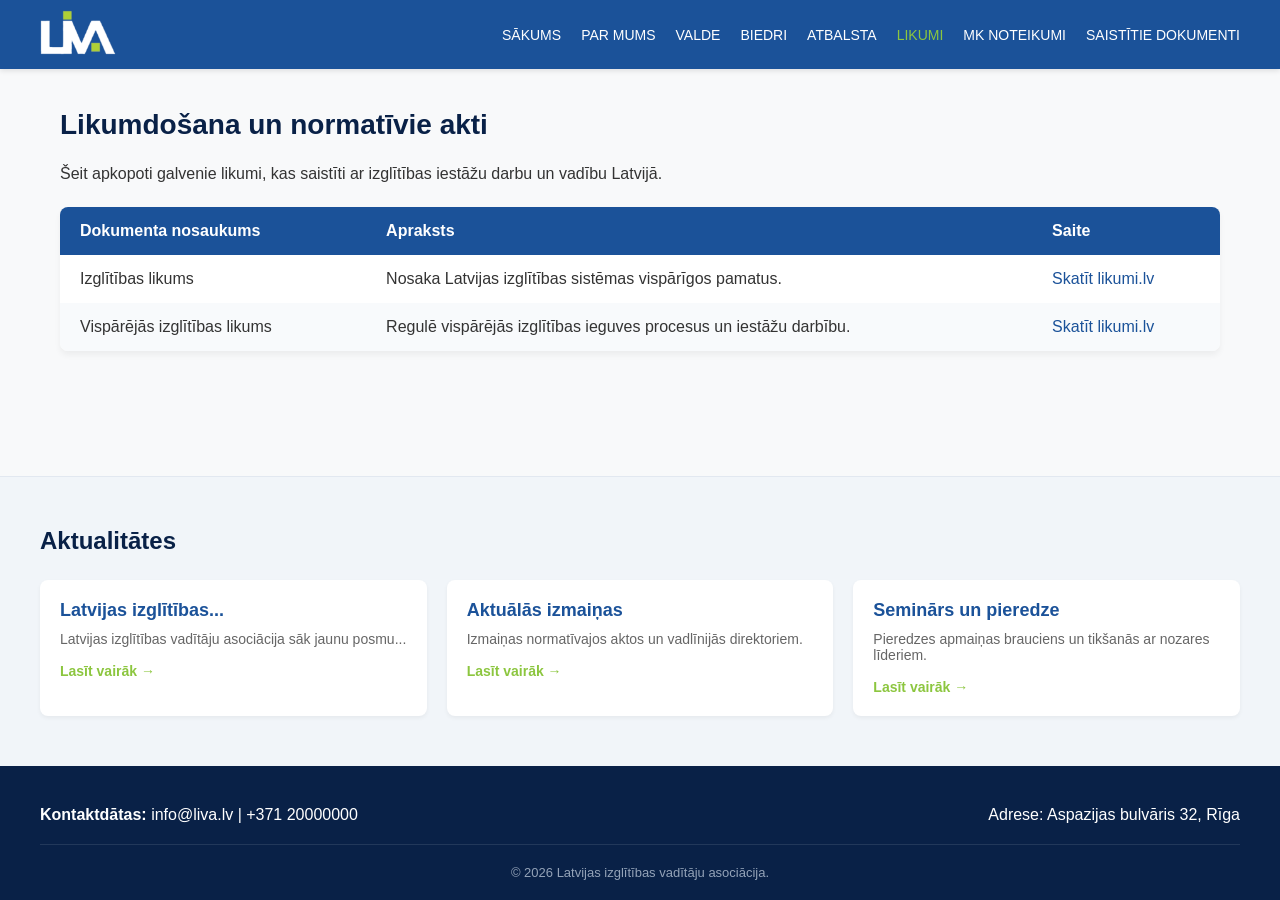
==== likumi.html @ fde02e79 "Add initial HTML structure for likumi page" ====
<!DOCTYPE html>
<html lang="lv">
<head>
    <meta charset="UTF-8">
    <meta name="viewport" content="width=device-width, initial-scale=1.0">
    <title>LIVA - Likumi</title>
    <link rel="stylesheet" href="style.css">
</head>
<body>

    <!-- Header -->
    <header>
        <div class="logo-container">
            <a href="index.html"><img src="logo.png" alt="LIVA Logo"></a>
        </div>
        <nav>
            <ul>
                <li><a href="index.html">SĀKUMS</a></li>
                <li><a href="par-mums.html">PAR MUMS</a></li>
                <li><a href="valde.html">VALDE</a></li>
                <li><a href="biedri.html">BIEDRI</a></li>
                <li><a href="atbalsta.html">ATBALSTA</a></li>
                <li><a href="likumi.html" class="active">LIKUMI</a></li>
                <li><a href="mk-noteikumi.html">MK NOTEIKUMI</a></li>
                <li><a href="saistitie-dokumenti.html">SAISTĪTIE DOKUMENTI</a></li>
            </ul>
        </nav>
    </header>

    <!-- Galvenais saturs -->
    <div class="main-content">
        <div class="page-container">
            <h1>Likumdošana un normatīvie akti</h1>
            <p>Šeit apkopoti galvenie likumi, kas saistīti ar izglītības iestāžu darbu un vadību Latvijā.</p>

            <table class="content-table">
                <thead>
                    <tr>
                        <th>Dokumenta nosaukums</th>
                        <th>Apraksts</th>
                        <th>Saite</th>
                    </tr>
                </thead>
                <tbody>
                    <tr>
                        <td>Izglītības likums</td>
                        <td>Nosaka Latvijas izglītības sistēmas vispārīgos pamatus.</td>
                        <td><a href="https://likumi.lv" target="_blank">Skatīt likumi.lv</a></td>
                    </tr>
                    <tr>
                        <td>Vispārējās izglītības likums</td>
                        <td>Regulē vispārējās izglītības ieguves procesus un iestāžu darbību.</td>
                        <td><a href="https://likumi.lv" target="_blank">Skatīt likumi.lv</a></td>
                    </tr>
                </tbody>
            </table>
        </div>
    </div>

    <!-- Aktualitāšu bloks pirms footer -->
    <section class="aktualitates-section">
        <div class="aktualitates-container">
            <h2>Aktualitātes</h2>
            <div class="news-grid">
                <div class="news-card">
                    <h3>Latvijas izglītības...</h3>
                    <p>Latvijas izglītības vadītāju asociācija sāk jaunu posmu...</p>
                    <a href="#">Lasīt vairāk &rarr;</a>
                </div>
                <div class="news-card">
                    <h3>Aktuālās izmaiņas</h3>
                    <p>Izmaiņas normatīvajos aktos un vadlīnijās direktoriem.</p>
                    <a href="#">Lasīt vairāk &rarr;</a>
                </div>
                <div class="news-card">
                    <h3>Seminārs un pieredze</h3>
                    <p>Pieredzes apmaiņas brauciens un tikšanās ar nozares līderiem.</p>
                    <a href="#">Lasīt vairāk &rarr;</a>
                </div>
            </div>
        </div>
    </section>

    <!-- Footer -->
    <footer>
        <div class="footer-content">
            <div>
                <p><strong>Kontaktdātas:</strong> info@liva.lv | +371 20000000</p>
            </div>
            <div>
                <p>Adrese: Aspazijas bulvāris 32, Rīga</p>
            </div>
        </div>
        <div class="footer-bottom">
            &copy; 2026 Latvijas izglītības vadītāju asociācija.
        </div>
    </footer>

</body>
</html>
---- style.css ----
:root {
    --primary-blue: #1B5299;
    --dark-blue: #092147;
    --accent-green: #8CC63F;
    --bg-light: #F8F9FA;
    --text-dark: #333333;
}

* {
    margin: 0;
    padding: 0;
    box-sizing: border-box;
    font-family: 'Inter', 'Roboto', sans-serif;
}

body {
    background-color: var(--bg-light);
    color: var(--text-dark);
    display: flex;
    flex-direction: column;
    min-height: 100vh;
}

/* Header & Navigācija */
header {
    background-color: var(--primary-blue);
    color: white;
    display: flex;
    justify-content: space-between;
    align-items: center;
    padding: 10px 40px;
    box-shadow: 0 2px 5px rgba(0,0,0,0.1);
}

.logo-container img {
    height: 45px;
    width: auto;
}

nav ul {
    list-style: none;
    display: flex;
    gap: 20px;
}

nav ul li a {
    color: white;
    text-decoration: none;
    font-size: 14px;
    font-weight: 500;
    transition: color 0.2s;
}

nav ul li a:hover, nav ul li a.active {
    color: var(--accent-green);
}

/* Galvenais saturs */
.main-content {
    flex: 1;
}

/* Sākumlapas Hero ar gradientu labajā pusē */
.hero-gradient-section {
    display: flex;
    width: 100%;
    min-height: 500px;
}

.hero-image-side {
    flex: 1;
    background: url('33eb46fc-6abe-4745-84d7-ac65a093a720.webp') center/cover no-repeat;
}

.hero-gradient-side {
    flex: 1;
    background: linear-gradient(135deg, #ffffff 0%, #e2e8f0 100%);
    display: flex;
    flex-direction: column;
    justify-content: center;
    padding: 60px;
}

.hero-gradient-side h1 {
    font-size: 36px;
    color: var(--dark-blue);
    margin-bottom: 20px;
    line-height: 1.2;
}

.btn-green {
    display: inline-block;
    background-color: var(--accent-green);
    color: white;
    padding: 12px 25px;
    border-radius: 25px;
    text-decoration: none;
    font-weight: bold;
    width: fit-content;
    box-shadow: 0 4px 10px rgba(140, 198, 63, 0.3);
}

/* Vispārējs satura izkārtojums iekšlapām */
.page-container {
    max-width: 1200px;
    margin: 40px auto;
    padding: 0 20px;
}

.page-container h1 {
    color: var(--dark-blue);
    margin-bottom: 20px;
    font-size: 28px;
}

.page-container p {
    font-size: 16px;
    line-height: 1.6;
    margin-bottom: 15px;
}

/* Tabulas (Likumiem, MK noteikumiem utt.) */
.content-table {
    width: 100%;
    border-collapse: collapse;
    background: white;
    border-radius: 8px;
    overflow: hidden;
    box-shadow: 0 4px 6px rgba(0,0,0,0.05);
    margin-top: 20px;
}

.content-table th, .content-table td {
    padding: 15px 20px;
    text-align: left;
}

.content-table th {
    background-color: var(--primary-blue);
    color: white;
    font-weight: 600;
}

.content-table tr:nth-child(even) {
    background-color: #f8fafc;
}

.content-table tr:hover {
    background-color: #f1f5f9;
}

.content-table a {
    color: var(--primary-blue);
    text-decoration: none;
    font-weight: 500;
}

.content-table a:hover {
    text-decoration: underline;
}

/* Aktualitāšu bloks (virs footer) */
.aktualitates-section {
    background-color: #f1f5f9;
    padding: 50px 20px;
    border-top: 1px solid #e2e8f0;
}

.aktualitates-container {
    max-width: 1200px;
    margin: 0 auto;
}

.aktualitates-container h2 {
    color: var(--dark-blue);
    margin-bottom: 25px;
    font-size: 24px;
}

.news-grid {
    display: grid;
    grid-template-columns: repeat(auto-fit, minmax(260px, 1fr));
    gap: 20px;
}

.news-card {
    background: white;
    padding: 20px;
    border-radius: 8px;
    box-shadow: 0 2px 4px rgba(0,0,0,0.05);
}

.news-card h3 {
    font-size: 18px;
    color: var(--primary-blue);
    margin-bottom: 10px;
}

.news-card p {
    font-size: 14px;
    color: #666;
    margin-bottom: 15px;
}

.news-card a {
    color: var(--accent-green);
    text-decoration: none;
    font-weight: bold;
    font-size: 14px;
}

/* Footer */
footer {
    background-color: var(--dark-blue);
    color: white;
    padding: 40px 20px 20px 20px;
    text-align: center;
}

.footer-content {
    max-width: 1200px;
    margin: 0 auto;
    display: flex;
    justify-content: space-between;
    align-items: center;
    flex-wrap: wrap;
    gap: 20px;
    margin-bottom: 20px;
    border-bottom: 1px solid rgba(255,255,255,0.1);
    padding-bottom: 20px;
}

.footer-bottom {
    font-size: 13px;
    color: #94a3b8;
}
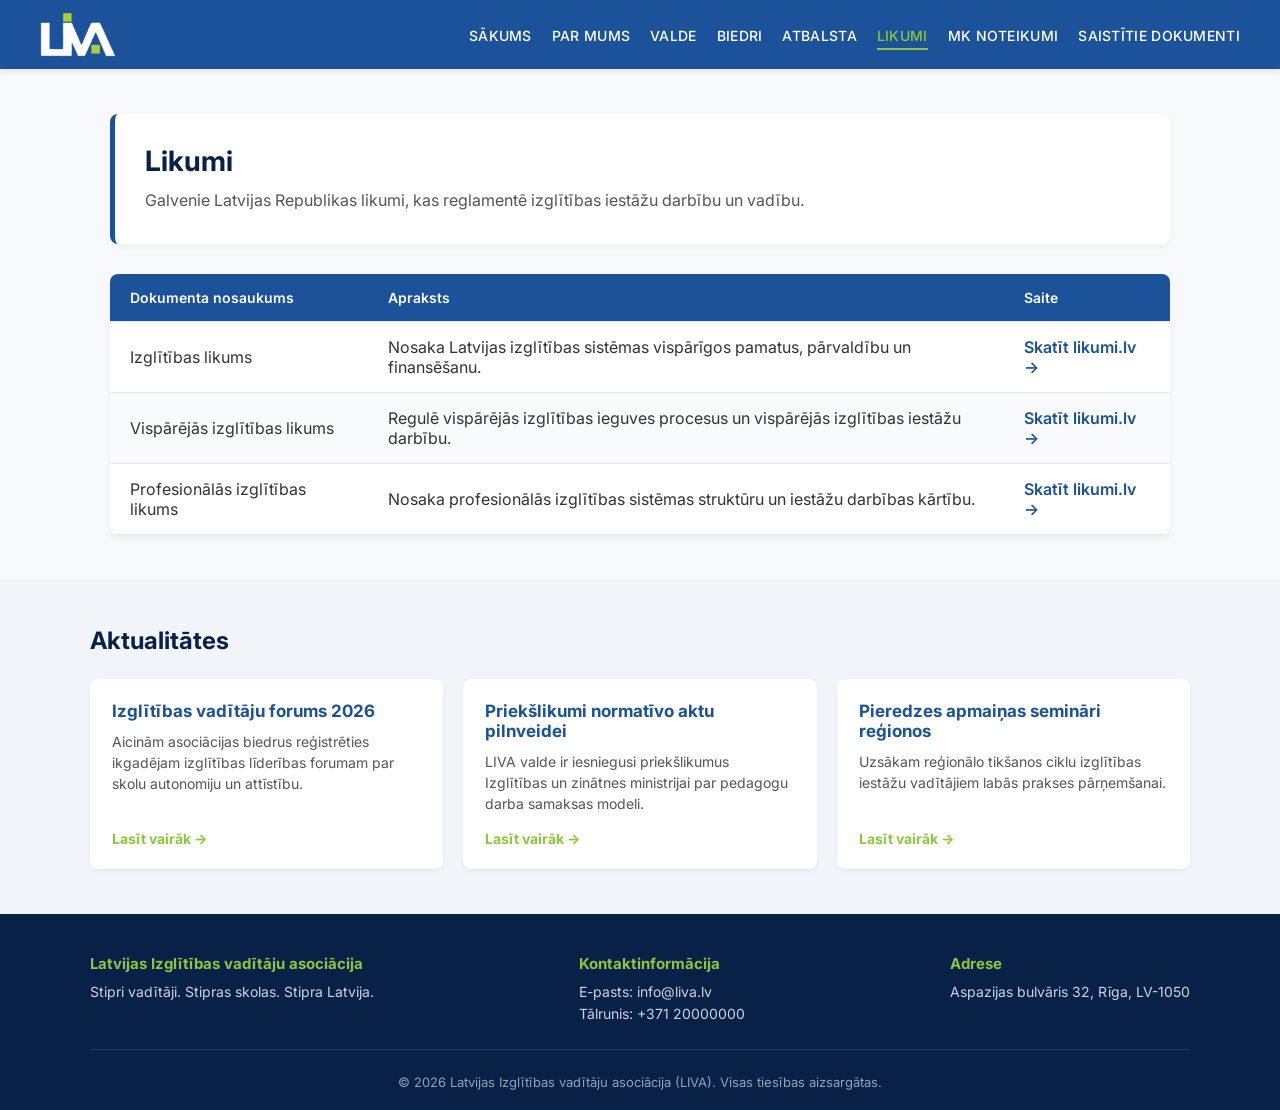
==== commit 1e6f9b4f: "Add files via upload" ====
--- a/likumi.html
+++ b/likumi.html
@@ -3,12 +3,14 @@
 <head>
     <meta charset="UTF-8">
     <meta name="viewport" content="width=device-width, initial-scale=1.0">
-    <title>LIVA - Likumi</title>
+    <title>LIVA – Likumi</title>
+    <link rel="preconnect" href="https://fonts.googleapis.com">
+    <link rel="preconnect" href="https://fonts.gstatic.com" crossorigin>
+    <link href="https://fonts.googleapis.com/css2?family=Inter:wght@400;500;600;700&display=swap" rel="stylesheet">
     <link rel="stylesheet" href="style.css">
 </head>
 <body>
 
-    <!-- Header -->
     <header>
         <div class="logo-container">
             <a href="index.html"><img src="logo.png" alt="LIVA Logo"></a>
@@ -27,12 +29,12 @@
         </nav>
     </header>
 
-    <!-- Galvenais saturs -->
-    <div class="main-content">
+    <main class="main-content">
         <div class="page-container">
-            <h1>Likumdošana un normatīvie akti</h1>
-            <p>Šeit apkopoti galvenie likumi, kas saistīti ar izglītības iestāžu darbu un vadību Latvijā.</p>
-
+            <div class="page-header-banner">
+                <h1>Likumi</h1>
+                <p>Galvenie Latvijas Republikas likumi, kas reglamentē izglītības iestāžu darbību un vadību.</p>
+            </div>
             <table class="content-table">
                 <thead>
                     <tr>
@@ -44,55 +46,70 @@
                 <tbody>
                     <tr>
                         <td>Izglītības likums</td>
-                        <td>Nosaka Latvijas izglītības sistēmas vispārīgos pamatus.</td>
-                        <td><a href="https://likumi.lv" target="_blank">Skatīt likumi.lv</a></td>
+                        <td>Nosaka Latvijas izglītības sistēmas vispārīgos pamatus, pārvaldību un finansēšanu.</td>
+                        <td><a href="https://likumi.lv/ta/id/50759-izglitibas-likums" target="_blank" rel="noopener">Skatīt likumi.lv &rarr;</a></td>
                     </tr>
                     <tr>
                         <td>Vispārējās izglītības likums</td>
-                        <td>Regulē vispārējās izglītības ieguves procesus un iestāžu darbību.</td>
-                        <td><a href="https://likumi.lv" target="_blank">Skatīt likumi.lv</a></td>
+                        <td>Regulē vispārējās izglītības ieguves procesus un vispārējās izglītības iestāžu darbību.</td>
+                        <td><a href="https://likumi.lv/ta/id/20243-visparejas-izglitibas-likums" target="_blank" rel="noopener">Skatīt likumi.lv &rarr;</a></td>
+                    </tr>
+                    <tr>
+                        <td>Profesionālās izglītības likums</td>
+                        <td>Nosaka profesionālās izglītības sistēmas struktūru un iestāžu darbības kārtību.</td>
+                        <td><a href="https://likumi.lv/ta/id/20244-profesionalas-izglitibas-likums" target="_blank" rel="noopener">Skatīt likumi.lv &rarr;</a></td>
                     </tr>
                 </tbody>
             </table>
         </div>
-    </div>
+    </main>
 
-    <!-- Aktualitāšu bloks pirms footer -->
     <section class="aktualitates-section">
         <div class="aktualitates-container">
             <h2>Aktualitātes</h2>
             <div class="news-grid">
                 <div class="news-card">
-                    <h3>Latvijas izglītības...</h3>
-                    <p>Latvijas izglītības vadītāju asociācija sāk jaunu posmu...</p>
-                    <a href="#">Lasīt vairāk &rarr;</a>
+                    <div>
+                        <h3>Izglītības vadītāju forums 2026</h3>
+                        <p>Aicinām asociācijas biedrus reģistrēties ikgadējam izglītības līderības forumam par skolu autonomiju un attīstību.</p>
+                    </div>
+                    <a href="par-mums.html">Lasīt vairāk &rarr;</a>
                 </div>
                 <div class="news-card">
-                    <h3>Aktuālās izmaiņas</h3>
-                    <p>Izmaiņas normatīvajos aktos un vadlīnijās direktoriem.</p>
-                    <a href="#">Lasīt vairāk &rarr;</a>
+                    <div>
+                        <h3>Priekšlikumi normatīvo aktu pilnveidei</h3>
+                        <p>LIVA valde ir iesniegusi priekšlikumus Izglītības un zinātnes ministrijai par pedagogu darba samaksas modeli.</p>
+                    </div>
+                    <a href="likumi.html">Lasīt vairāk &rarr;</a>
                 </div>
                 <div class="news-card">
-                    <h3>Seminārs un pieredze</h3>
-                    <p>Pieredzes apmaiņas brauciens un tikšanās ar nozares līderiem.</p>
-                    <a href="#">Lasīt vairāk &rarr;</a>
+                    <div>
+                        <h3>Pieredzes apmaiņas semināri reģionos</h3>
+                        <p>Uzsākam reģionālo tikšanos ciklu izglītības iestāžu vadītājiem labās prakses pārņemšanai.</p>
+                    </div>
+                    <a href="biedri.html">Lasīt vairāk &rarr;</a>
                 </div>
             </div>
         </div>
     </section>
 
-    <!-- Footer -->
     <footer>
         <div class="footer-content">
-            <div>
-                <p><strong>Kontaktdātas:</strong> info@liva.lv | +371 20000000</p>
+            <div class="footer-col">
+                <h4>Latvijas Izglītības vadītāju asociācija</h4>
+                <p>Stipri vadītāji. Stipras skolas. Stipra Latvija.</p>
             </div>
-            <div>
-                <p>Adrese: Aspazijas bulvāris 32, Rīga</p>
+            <div class="footer-col">
+                <h4>Kontaktinformācija</h4>
+                <p>E-pasts: info@liva.lv<br>Tālrunis: +371 20000000</p>
+            </div>
+            <div class="footer-col">
+                <h4>Adrese</h4>
+                <p>Aspazijas bulvāris 32, Rīga, LV-1050</p>
             </div>
         </div>
         <div class="footer-bottom">
-            &copy; 2026 Latvijas izglītības vadītāju asociācija.
+            &copy; 2026 Latvijas Izglītības vadītāju asociācija (LIVA). Visas tiesības aizsargātas.
         </div>
     </footer>
 
--- a/style.css
+++ b/style.css
@@ -10,7 +10,7 @@
     margin: 0;
     padding: 0;
     box-sizing: border-box;
-    font-family: 'Inter', 'Roboto', sans-serif;
+    font-family: 'Inter', 'Roboto', -apple-system, BlinkMacSystemFont, sans-serif;
 }
 
 body {
@@ -28,8 +28,16 @@
     display: flex;
     justify-content: space-between;
     align-items: center;
-    padding: 10px 40px;
+    padding: 12px 40px;
     box-shadow: 0 2px 5px rgba(0,0,0,0.1);
+    flex-wrap: wrap;
+    gap: 15px;
+}
+
+.logo-container a {
+    display: flex;
+    align-items: center;
+    text-decoration: none;
 }
 
 .logo-container img {
@@ -40,6 +48,7 @@
 nav ul {
     list-style: none;
     display: flex;
+    flex-wrap: wrap;
     gap: 20px;
 }
 
@@ -48,11 +57,14 @@
     text-decoration: none;
     font-size: 14px;
     font-weight: 500;
+    letter-spacing: 0.3px;
     transition: color 0.2s;
+    padding-bottom: 4px;
 }
 
 nav ul li a:hover, nav ul li a.active {
     color: var(--accent-green);
+    border-bottom: 2px solid var(--accent-green);
 }
 
 /* Galvenais saturs */
@@ -64,59 +76,170 @@
 .hero-gradient-section {
     display: flex;
     width: 100%;
-    min-height: 500px;
+    min-height: 440px;
+    background: linear-gradient(90deg, #ffffff 45%, #e2e8f0 100%);
 }
 
 .hero-image-side {
     flex: 1;
-    background: url('33eb46fc-6abe-4745-84d7-ac65a093a720.webp') center/cover no-repeat;
+    min-height: 320px;
+    background: linear-gradient(to right, rgba(226, 232, 240, 0) 65%, rgba(226, 232, 240, 1) 100%),
+                url('33eb46fc-6abe-4745-84d7-ac65a093a720.webp') center/cover no-repeat;
 }
 
 .hero-gradient-side {
     flex: 1;
-    background: linear-gradient(135deg, #ffffff 0%, #e2e8f0 100%);
+    background: linear-gradient(135deg, #e2e8f0 0%, #cbd5e1 100%);
     display: flex;
     flex-direction: column;
     justify-content: center;
-    padding: 60px;
+    padding: 50px 60px;
 }
 
 .hero-gradient-side h1 {
     font-size: 36px;
     color: var(--dark-blue);
-    margin-bottom: 20px;
+    margin-bottom: 16px;
     line-height: 1.2;
+}
+
+.hero-gradient-side p {
+    font-size: 18px;
+    color: var(--text-dark);
+    margin-bottom: 28px;
+    font-weight: 500;
 }
 
 .btn-green {
     display: inline-block;
     background-color: var(--accent-green);
     color: white;
-    padding: 12px 25px;
+    padding: 13px 28px;
     border-radius: 25px;
     text-decoration: none;
-    font-weight: bold;
+    font-weight: 600;
+    font-size: 14px;
+    letter-spacing: 0.5px;
     width: fit-content;
-    box-shadow: 0 4px 10px rgba(140, 198, 63, 0.3);
+    box-shadow: 0 4px 10px rgba(140, 198, 63, 0.35);
+    transition: background-color 0.2s, transform 0.2s;
+}
+
+.btn-green:hover {
+    background-color: #7ab332;
+    transform: translateY(-1px);
+}
+
+/* Ievada un vērtību bloks sākumlapā */
+.intro-section {
+    max-width: 1100px;
+    margin: 50px auto;
+    padding: 0 20px;
+    text-align: center;
+}
+
+.intro-section p {
+    font-size: 17px;
+    line-height: 1.7;
+    color: var(--text-dark);
+    max-width: 850px;
+    margin: 0 auto 40px auto;
+}
+
+.pillars-grid {
+    display: grid;
+    grid-template-columns: repeat(auto-fit, minmax(260px, 1fr));
+    gap: 25px;
+    text-align: left;
+}
+
+.pillar-card {
+    background: white;
+    padding: 25px;
+    border-radius: 8px;
+    border-left: 4px solid var(--accent-green);
+    box-shadow: 0 2px 8px rgba(0,0,0,0.05);
+}
+
+.pillar-card h3 {
+    color: var(--primary-blue);
+    font-size: 18px;
+    margin-bottom: 8px;
+}
+
+.pillar-card p {
+    font-size: 14px;
+    margin: 0;
+    line-height: 1.5;
+    color: #555;
 }
 
 /* Vispārējs satura izkārtojums iekšlapām */
 .page-container {
-    max-width: 1200px;
-    margin: 40px auto;
+    max-width: 1100px;
+    margin: 45px auto;
     padding: 0 20px;
 }
 
-.page-container h1 {
+.page-header-banner {
+    background-color: white;
+    padding: 30px;
+    border-radius: 8px;
+    border-left: 5px solid var(--primary-blue);
+    box-shadow: 0 2px 6px rgba(0,0,0,0.04);
+    margin-bottom: 30px;
+}
+
+.page-header-banner h1 {
     color: var(--dark-blue);
-    margin-bottom: 20px;
     font-size: 28px;
-}
-
-.page-container p {
+    margin-bottom: 10px;
+}
+
+.page-header-banner p {
+    color: #555;
     font-size: 16px;
     line-height: 1.6;
-    margin-bottom: 15px;
+}
+
+.card-grid {
+    display: grid;
+    grid-template-columns: repeat(auto-fit, minmax(280px, 1fr));
+    gap: 24px;
+    margin-top: 20px;
+}
+
+.info-card {
+    background: white;
+    padding: 25px;
+    border-radius: 8px;
+    box-shadow: 0 2px 6px rgba(0,0,0,0.05);
+    border-top: 3px solid var(--primary-blue);
+}
+
+.info-card.accent {
+    border-top-color: var(--accent-green);
+}
+
+.info-card h3 {
+    color: var(--dark-blue);
+    font-size: 19px;
+    margin-bottom: 8px;
+}
+
+.info-card .role {
+    color: var(--accent-green);
+    font-weight: 600;
+    font-size: 13px;
+    text-transform: uppercase;
+    margin-bottom: 12px;
+    display: block;
+}
+
+.info-card p {
+    font-size: 15px;
+    line-height: 1.6;
+    color: #444;
 }
 
 /* Tabulas (Likumiem, MK noteikumiem utt.) */
@@ -133,12 +256,14 @@
 .content-table th, .content-table td {
     padding: 15px 20px;
     text-align: left;
+    border-bottom: 1px solid #e2e8f0;
 }
 
 .content-table th {
     background-color: var(--primary-blue);
     color: white;
     font-weight: 600;
+    font-size: 14px;
 }
 
 .content-table tr:nth-child(even) {
@@ -152,28 +277,29 @@
 .content-table a {
     color: var(--primary-blue);
     text-decoration: none;
-    font-weight: 500;
+    font-weight: 600;
 }
 
 .content-table a:hover {
+    color: var(--accent-green);
     text-decoration: underline;
 }
 
-/* Aktualitāšu bloks (virs footer) */
+/* Aktualitāšu bloks (pirms footer) */
 .aktualitates-section {
     background-color: #f1f5f9;
-    padding: 50px 20px;
+    padding: 45px 20px;
     border-top: 1px solid #e2e8f0;
 }
 
 .aktualitates-container {
-    max-width: 1200px;
+    max-width: 1100px;
     margin: 0 auto;
 }
 
 .aktualitates-container h2 {
     color: var(--dark-blue);
-    margin-bottom: 25px;
+    margin-bottom: 24px;
     font-size: 24px;
 }
 
@@ -185,28 +311,36 @@
 
 .news-card {
     background: white;
-    padding: 20px;
+    padding: 22px;
     border-radius: 8px;
     box-shadow: 0 2px 4px rgba(0,0,0,0.05);
+    display: flex;
+    flex-direction: column;
+    justify-content: space-between;
 }
 
 .news-card h3 {
-    font-size: 18px;
+    font-size: 17px;
     color: var(--primary-blue);
     margin-bottom: 10px;
 }
 
 .news-card p {
     font-size: 14px;
-    color: #666;
-    margin-bottom: 15px;
+    color: #555;
+    line-height: 1.5;
+    margin-bottom: 16px;
 }
 
 .news-card a {
     color: var(--accent-green);
     text-decoration: none;
-    font-weight: bold;
-    font-size: 14px;
+    font-weight: 700;
+    font-size: 14px;
+}
+
+.news-card a:hover {
+    text-decoration: underline;
 }
 
 /* Footer */
@@ -214,23 +348,50 @@
     background-color: var(--dark-blue);
     color: white;
     padding: 40px 20px 20px 20px;
+}
+
+.footer-content {
+    max-width: 1100px;
+    margin: 0 auto;
+    display: flex;
+    justify-content: space-between;
+    align-items: flex-start;
+    flex-wrap: wrap;
+    gap: 24px;
+    margin-bottom: 24px;
+    border-bottom: 1px solid rgba(255,255,255,0.12);
+    padding-bottom: 24px;
+}
+
+.footer-col h4 {
+    color: var(--accent-green);
+    font-size: 15px;
+    margin-bottom: 8px;
+}
+
+.footer-col p {
+    font-size: 14px;
+    color: #cbd5e1;
+    line-height: 1.6;
+}
+
+.footer-bottom {
     text-align: center;
-}
-
-.footer-content {
-    max-width: 1200px;
-    margin: 0 auto;
-    display: flex;
-    justify-content: space-between;
-    align-items: center;
-    flex-wrap: wrap;
-    gap: 20px;
-    margin-bottom: 20px;
-    border-bottom: 1px solid rgba(255,255,255,0.1);
-    padding-bottom: 20px;
-}
-
-.footer-bottom {
     font-size: 13px;
     color: #94a3b8;
 }
+
+@media (max-width: 768px) {
+    header {
+        padding: 15px 20px;
+    }
+    .hero-gradient-section {
+        flex-direction: column;
+    }
+    .hero-gradient-side {
+        padding: 35px 25px;
+    }
+    .hero-gradient-side h1 {
+        font-size: 28px;
+    }
+}
